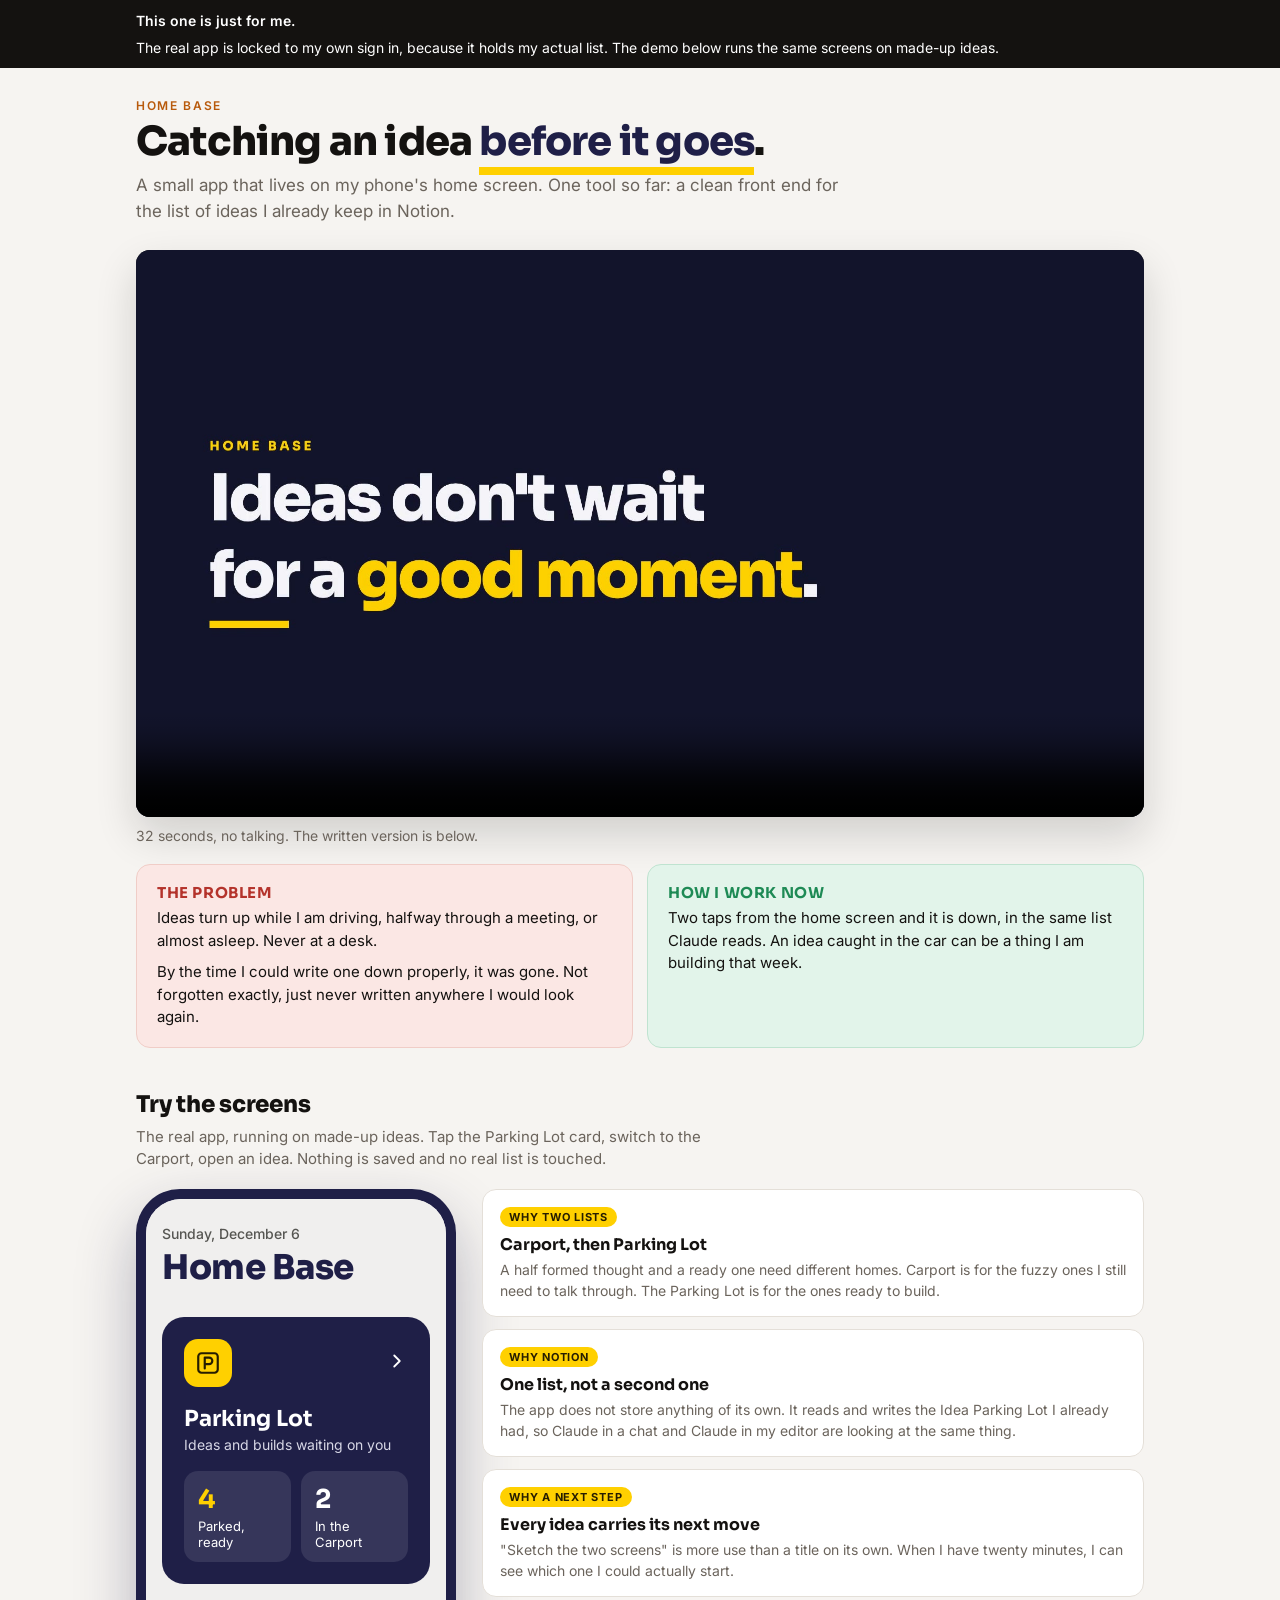
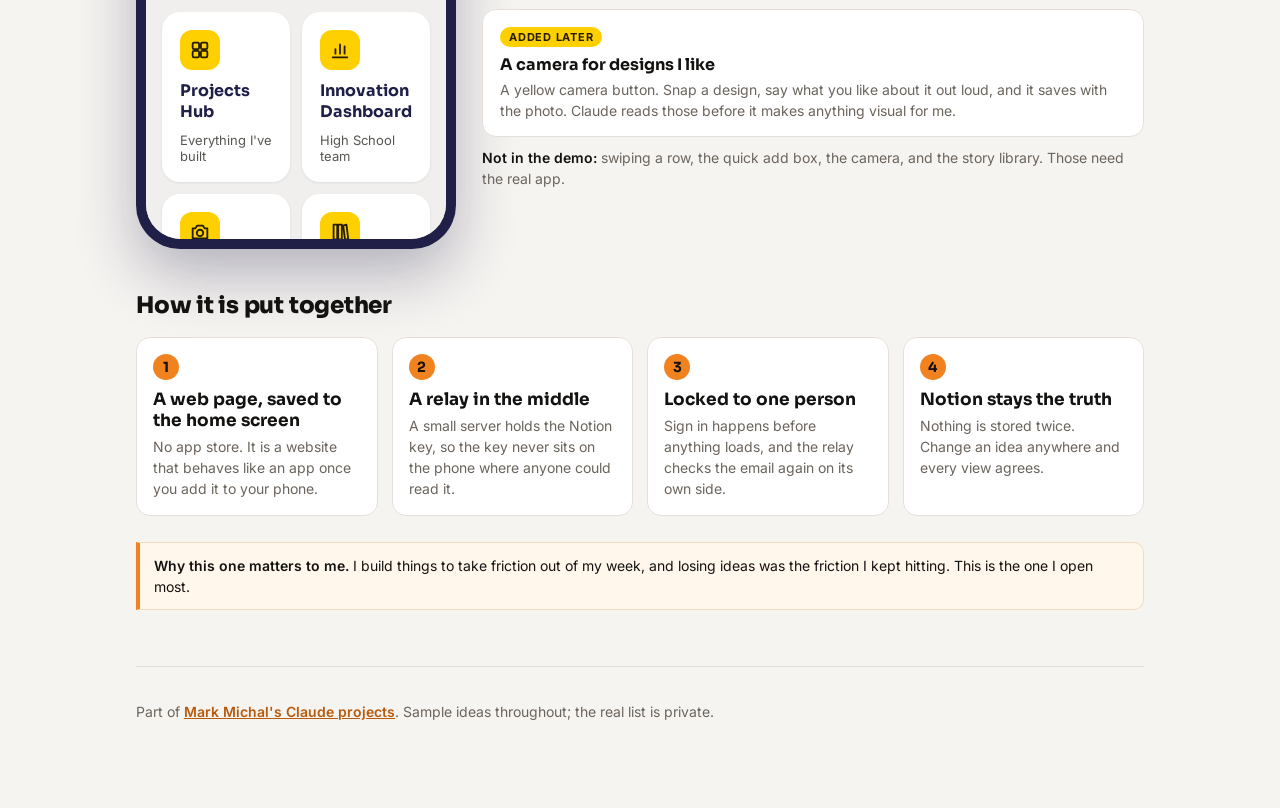
==== homebase/index.html @ b4f5f75f "Public pages for the three projects nobody else can open Mark's ask: for each project that only open" ====
<!doctype html>
<html lang="en">
<head>
<meta charset="utf-8">
<meta name="viewport" content="width=device-width, initial-scale=1">
<title>Home Base: what it is</title>
<meta name="description" content="A phone app for catching ideas before they go. A 32 second film, and a demo of the real screens with made-up ideas.">
<link rel="preconnect" href="https://fonts.googleapis.com">
<link rel="stylesheet" href="https://fonts.googleapis.com/css2?family=Sora:wght@600;700;800&family=Inter:wght@400;500;600;700&display=swap">
<link rel="stylesheet" href="../showcase.css">
<style>
/* Home Base's own navy and Cru yellow, so this page and the app agree. */
:root { --hb-navy: #1F1F47; --hb-yellow: #FFD000; }
header h1 span { color: var(--hb-navy); border-bottom: 8px solid var(--hb-yellow); }

.demo-wrap { display: grid; grid-template-columns: minmax(0, 320px) minmax(0, 1fr); gap: 26px; align-items: start; margin-top: 18px; }
@media (max-width: 720px) { .demo-wrap { grid-template-columns: 1fr; } }

/* A phone around the demo. The demo runs in a frame of its own so the app's
   stylesheet renders it exactly as the real app does, with no chance of its
   rules leaking into this page. */
.phone { width: 320px; max-width: 100%; aspect-ratio: 320 / 660; background: var(--hb-navy);
  border-radius: 44px; padding: 10px; box-shadow: 0 26px 60px rgba(31,31,71,.3); }
.phone iframe { width: 100%; height: 100%; border: 0; border-radius: 35px; display: block; background: #f0efee; }

.tryline { font-size: 14px; color: var(--muted); margin: 10px 0 0; }
.tryline b { color: var(--fg); font-weight: 600; }

.pts { display: flex; flex-direction: column; gap: 12px; }
.pt { background: var(--surface); border: 1px solid var(--line); border-radius: 14px; padding: 15px 17px; }
.pt h3 { margin: 0 0 4px; font-size: 16px; }
.pt p { margin: 0; font-size: 14px; color: var(--muted); }
.pt .tag { display: inline-block; font: 700 11px var(--body); letter-spacing: .07em; text-transform: uppercase;
  background: var(--hb-yellow); color: #261d00; padding: 3px 9px; border-radius: 999px; margin-bottom: 7px; }
</style>
</head>
<body>

<div class="sample-bar"><div>
  <b>This one is just for me.</b>
  <span>The real app is locked to my own sign in, because it holds my actual list. The demo below runs the same screens on made-up ideas.</span>
</div></div>

<div class="wrap">

<header>
  <p class="eyebrow">Home Base</p>
  <h1>Catching an idea <span>before it goes</span>.</h1>
  <p class="lede">A small app that lives on my phone's home screen. One tool so far: a clean front end for the list of ideas I already keep in Notion.</p>
</header>

<div class="film">
  <video controls preload="metadata" poster="poster.jpg" playsinline>
    <source src="why.mp4" type="video/mp4">
    Your browser cannot play this video.
  </video>
  <p class="film-note">32 seconds, no talking. The written version is below.</p>
</div>

<div class="ba">
  <div class="before">
    <h3>The problem</h3>
    <p>Ideas turn up while I am driving, halfway through a meeting, or almost asleep. Never at a desk.</p>
    <p>By the time I could write one down properly, it was gone. Not forgotten exactly, just never written anywhere I would look again.</p>
  </div>
  <div class="after">
    <h3>How I work now</h3>
    <p>Two taps from the home screen and it is down, in the same list Claude reads. An idea caught in the car can be a thing I am building that week.</p>
  </div>
</div>

<h2>Try the screens</h2>
<p>The real app, running on made-up ideas. Tap the Parking Lot card, switch to the Carport, open an idea. Nothing is saved and no real list is touched.</p>

<div class="demo-wrap">
  <div class="phone">
    <iframe src="demo.html" title="A demo of Home Base with sample ideas" loading="lazy"></iframe>
  </div>
  <div>
    <div class="pts">
      <div class="pt"><span class="tag">Why two lists</span>
        <h3>Carport, then Parking Lot</h3>
        <p>A half formed thought and a ready one need different homes. Carport is for the fuzzy ones I still need to talk through. The Parking Lot is for the ones ready to build.</p></div>
      <div class="pt"><span class="tag">Why Notion</span>
        <h3>One list, not a second one</h3>
        <p>The app does not store anything of its own. It reads and writes the Idea Parking Lot I already had, so Claude in a chat and Claude in my editor are looking at the same thing.</p></div>
      <div class="pt"><span class="tag">Why a next step</span>
        <h3>Every idea carries its next move</h3>
        <p>"Sketch the two screens" is more use than a title on its own. When I have twenty minutes, I can see which one I could actually start.</p></div>
      <div class="pt"><span class="tag">Added later</span>
        <h3>A camera for designs I like</h3>
        <p>A yellow camera button. Snap a design, say what you like about it out loud, and it saves with the photo. Claude reads those before it makes anything visual for me.</p></div>
    </div>
    <p class="tryline"><b>Not in the demo:</b> swiping a row, the quick add box, the camera, and the story library. Those need the real app.</p>
  </div>
</div>

<h2>How it is put together</h2>
<div class="steps">
  <div class="step"><span class="step-n">1</span><h3>A web page, saved to the home screen</h3><p>No app store. It is a website that behaves like an app once you add it to your phone.</p></div>
  <div class="step"><span class="step-n">2</span><h3>A relay in the middle</h3><p>A small server holds the Notion key, so the key never sits on the phone where anyone could read it.</p></div>
  <div class="step"><span class="step-n">3</span><h3>Locked to one person</h3><p>Sign in happens before anything loads, and the relay checks the email again on its own side.</p></div>
  <div class="step"><span class="step-n">4</span><h3>Notion stays the truth</h3><p>Nothing is stored twice. Change an idea anywhere and every view agrees.</p></div>
</div>

<div class="hint">
  <div><b>Why this one matters to me.</b> I build things to take friction out of my week, and losing ideas was the friction I kept hitting. This is the one I open most.</div>
</div>

<footer>
  <p>Part of <a href="../">Mark Michal's Claude projects</a>. Sample ideas throughout; the real list is private.</p>
</footer>

</div>
</body>
</html>
---- showcase.css ----
/* Shared look for the "here is what this is" pages.

   Several projects on the hub are things only Mark can open: a Claude
   artifact that Cru's settings keep private, or an app behind a sign in.
   Rather than link people at a door they cannot walk through, each one gets
   a page here that shows what it is and why it matters.

   The Thrive walkthrough came first and carries its own copy of these rules.
   It is left alone on purpose: it is a working sample with buttons that
   respond, not a showcase, and rewriting it to share this file would risk a
   page Mark has already approved. Everything built after it uses this.
*/
:root {
  --bg: #F6F4F1; --surface: #FFFFFF; --fg: #141210; --muted: #6B645C; --line: #E4DFD8;
  --orange: #F08220; --orange-ink: #B85A0C;
  --navy: #1F1F47; --gold: #FFD000;
  --ok: #1E8A55; --ok-bg: #E2F4EA; --warn: #B4332B; --warn-bg: #FBE7E4;
  --display: "Sora", "Avenir Next", system-ui, sans-serif;
  --body: "Inter", system-ui, -apple-system, sans-serif;
}
* { box-sizing: border-box; }
body { margin: 0; background: var(--bg); color: var(--fg); font: 400 15px/1.5 var(--body); }
.wrap { max-width: 1040px; margin: 0 auto; padding: 0 16px 72px; }
a { color: var(--orange-ink); }
img { max-width: 100%; }

/* Says what this page is before anything else, so nobody mistakes a sample
   for the real thing. */
.sample-bar { background: var(--fg); color: #fff; font-size: 14px; }
.sample-bar div { max-width: 1040px; margin: 0 auto; padding: 10px 16px; display: flex; flex-wrap: wrap; gap: 6px 14px; align-items: baseline; }
.sample-bar b { font-weight: 600; }
.sample-bar a { color: var(--orange); }

header { padding-top: 30px; }
.eyebrow { font: 600 12px var(--body); letter-spacing: .14em; text-transform: uppercase; color: var(--orange-ink); margin: 0 0 8px; }
header h1 { font: 800 clamp(27px, 5vw, 40px)/1.05 var(--display); letter-spacing: -0.02em; margin: 0; }
header h1 span { color: var(--orange); }
header .lede { color: var(--muted); margin: 10px 0 0; max-width: 64ch; font-size: 17px; }

h2 { font: 800 23px/1.15 var(--display); margin: 44px 0 0; letter-spacing: -.01em; }
h2 + p { color: var(--muted); margin: 8px 0 0; max-width: 64ch; }
h3 { font: 700 17px var(--display); margin: 0 0 5px; }

/* The video at the top of a page. */
.film { margin: 26px 0 4px; }
.film video { width: 100%; display: block; border-radius: 14px; background: #141210; box-shadow: 0 18px 40px rgba(20,18,16,.16); }
.film-note { margin-top: 8px; font-size: 14px; color: var(--muted); }

/* Numbered cards, used for "how it works" rows. */
.steps { display: grid; grid-template-columns: repeat(auto-fit, minmax(215px, 1fr)); gap: 14px; margin: 18px 0 0; }
.step { background: var(--surface); border: 1px solid var(--line); border-radius: 14px; padding: 16px; }
.step-n { display: inline-flex; align-items: center; justify-content: center; width: 26px; height: 26px; border-radius: 50%; background: var(--orange); color: #141210; font: 700 14px var(--display); margin-bottom: 9px; }
.step p { margin: 0; font-size: 14px; color: var(--muted); }

/* A pointer that explains whatever sits right below it. */
.hint { display: flex; gap: 10px; align-items: flex-start; margin: 26px 0 0; padding: 12px 14px; background: #fff7ec; border: 1px solid #f3dcbe; border-left: 4px solid var(--orange); border-radius: 0 10px 10px 0; font-size: 14px; }
.hint b { font-weight: 600; }

/* The problem-and-fix pair that opens most of these pages. */
.ba { display: grid; grid-template-columns: repeat(auto-fit, minmax(290px, 1fr)); gap: 14px; margin-top: 18px; }
.ba > div { border-radius: 14px; padding: 18px 20px; border: 1px solid var(--line); background: var(--surface); }
.ba .before { background: #FBE7E4; border-color: #f0cdc7; }
.ba .after { background: var(--ok-bg); border-color: #bfe3d0; }
.ba h3 { font-size: 15px; letter-spacing: .04em; text-transform: uppercase; }
.ba .before h3 { color: var(--warn); }
.ba .after h3 { color: var(--ok); }
.ba p { margin: 0; font-size: 15px; }
.ba p + p { margin-top: 9px; }

.panel { background: var(--surface); border: 1px solid var(--line); border-radius: 16px; padding: 20px; margin-top: 18px; }

footer { border-top: 1px solid var(--line); margin-top: 56px; padding-top: 20px; font-size: 14px; color: var(--muted); }
footer a { font-weight: 600; }

@media (prefers-reduced-motion: no-preference) {
  .reveal { opacity: 0; transform: translateY(14px); transition: opacity .5s ease, transform .5s ease; }
  .reveal.in { opacity: 1; transform: none; }
}
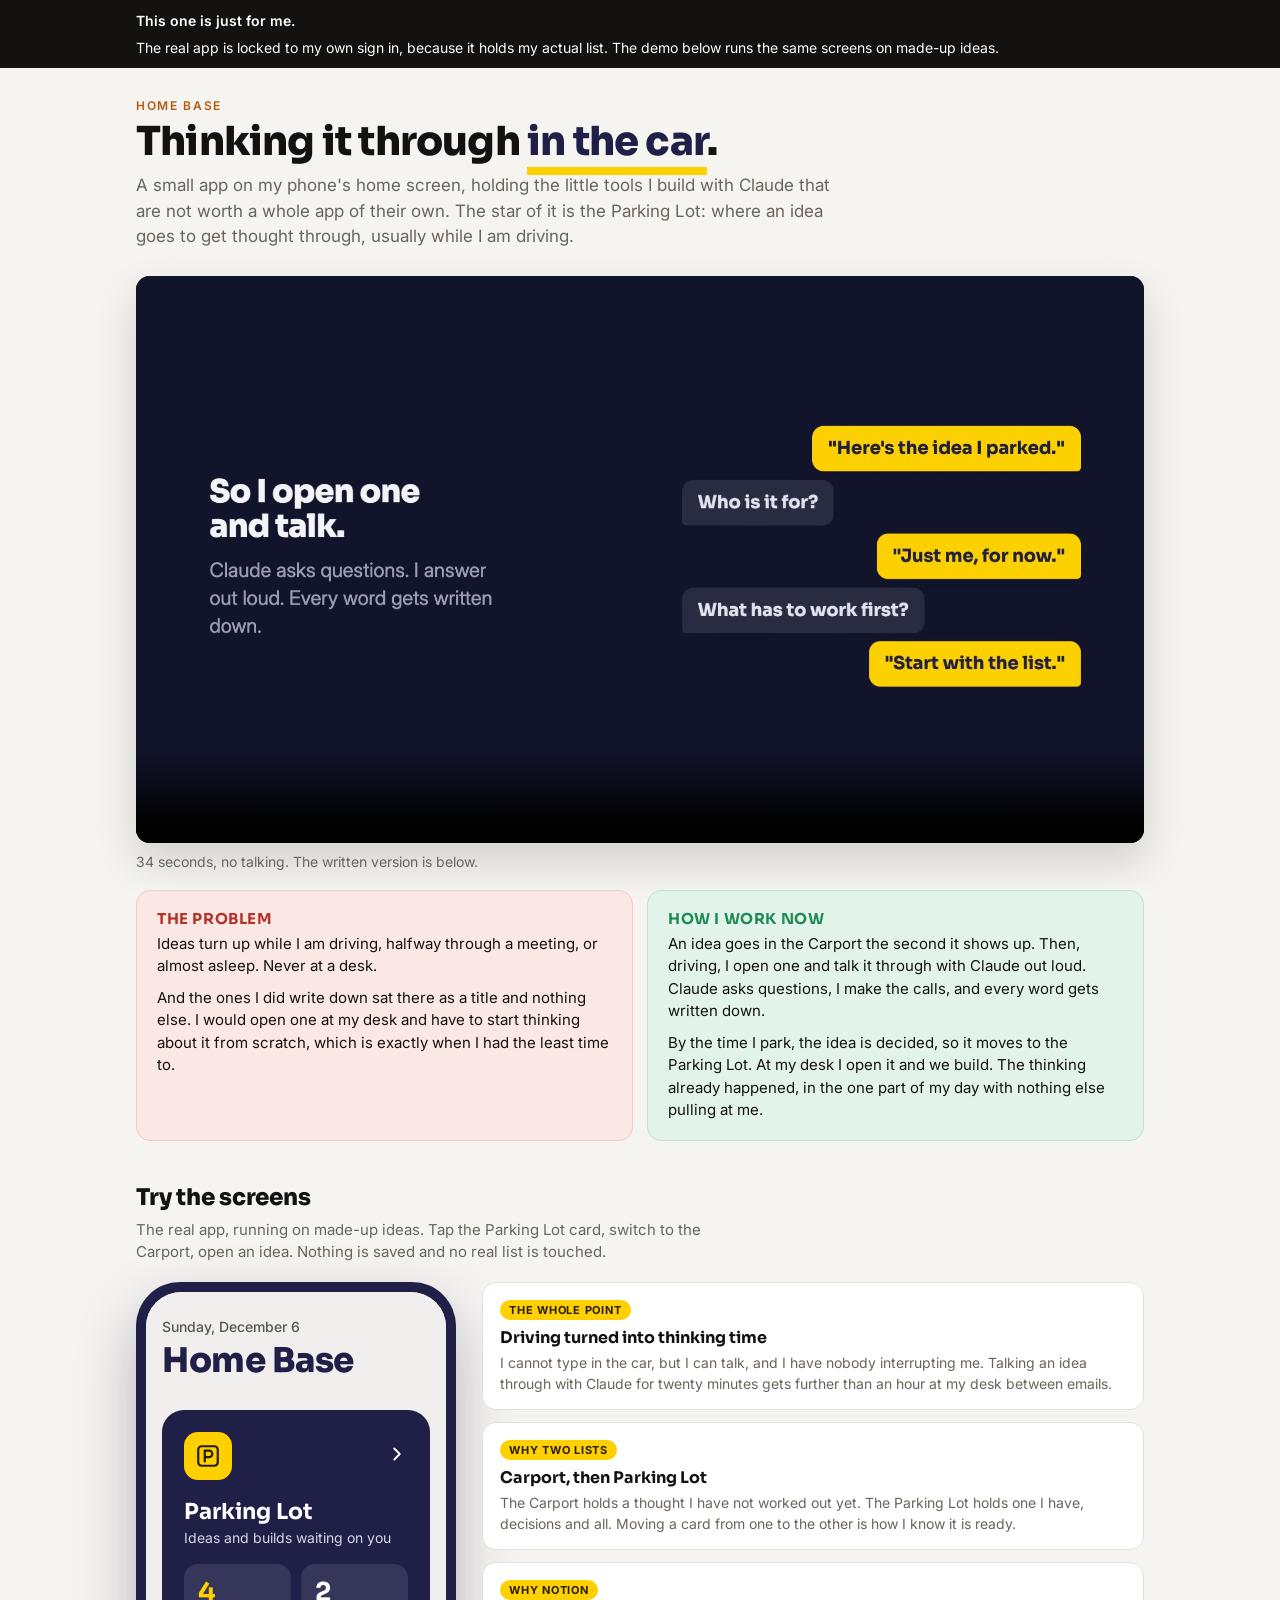
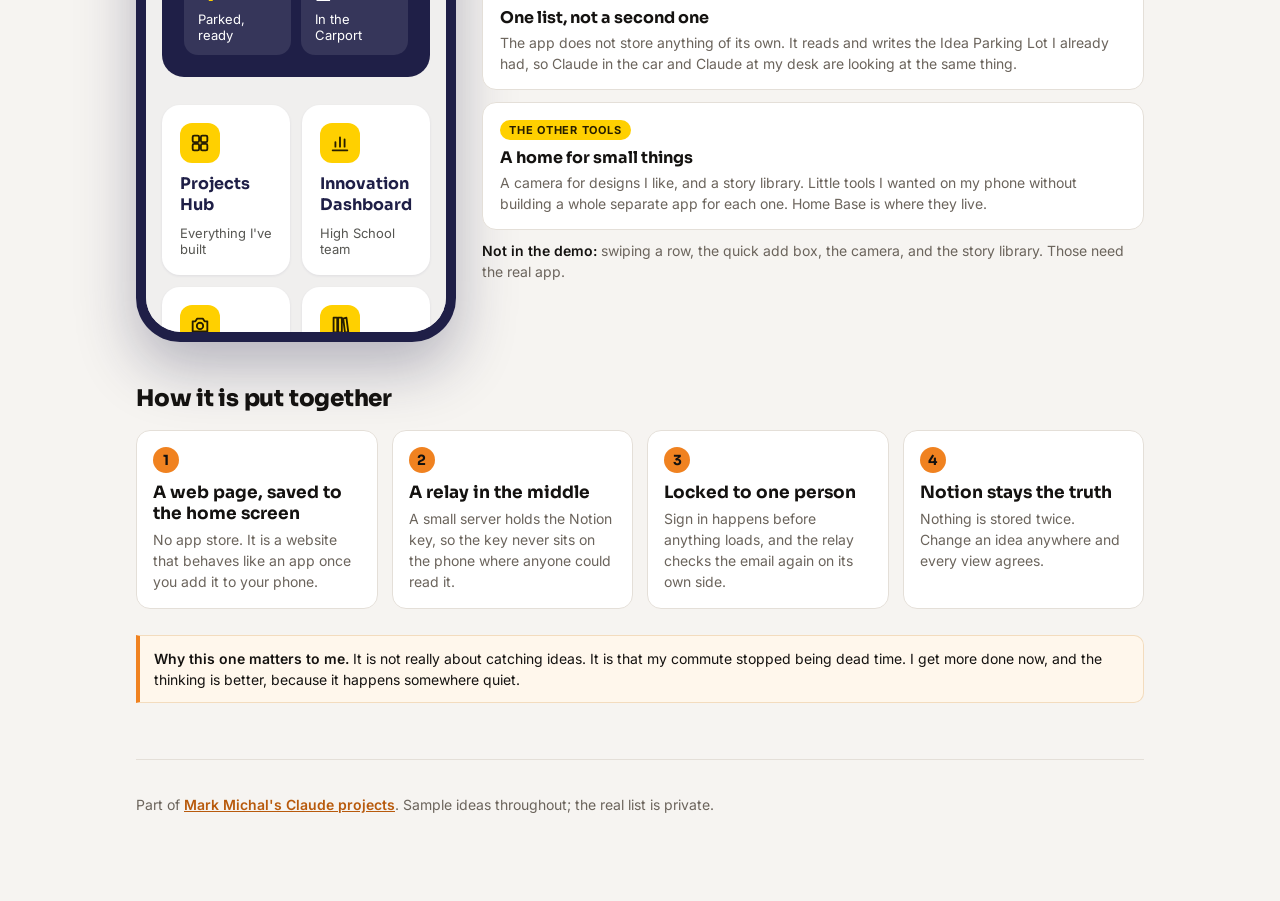
==== commit 07755f6c: "Put the real story on the Home Base and Theme Lab pages Both pages described the mechanics and misse" ====
--- a/homebase/index.html
+++ b/homebase/index.html
@@ -4,7 +4,7 @@
 <meta charset="utf-8">
 <meta name="viewport" content="width=device-width, initial-scale=1">
 <title>Home Base: what it is</title>
-<meta name="description" content="A phone app for catching ideas before they go. A 32 second film, and a demo of the real screens with made-up ideas.">
+<meta name="description" content="A phone app with one star tool: a Parking Lot for ideas I think through out loud while driving. A 34 second film, and a demo of the real screens with made-up ideas.">
 <link rel="preconnect" href="https://fonts.googleapis.com">
 <link rel="stylesheet" href="https://fonts.googleapis.com/css2?family=Sora:wght@600;700;800&family=Inter:wght@400;500;600;700&display=swap">
 <link rel="stylesheet" href="../showcase.css">
@@ -45,8 +45,8 @@
 
 <header>
   <p class="eyebrow">Home Base</p>
-  <h1>Catching an idea <span>before it goes</span>.</h1>
-  <p class="lede">A small app that lives on my phone's home screen. One tool so far: a clean front end for the list of ideas I already keep in Notion.</p>
+  <h1>Thinking it through <span>in the car</span>.</h1>
+  <p class="lede">A small app on my phone's home screen, holding the little tools I build with Claude that are not worth a whole app of their own. The star of it is the Parking Lot: where an idea goes to get thought through, usually while I am driving.</p>
 </header>
 
 <div class="film">
@@ -54,18 +54,19 @@
     <source src="why.mp4" type="video/mp4">
     Your browser cannot play this video.
   </video>
-  <p class="film-note">32 seconds, no talking. The written version is below.</p>
+  <p class="film-note">34 seconds, no talking. The written version is below.</p>
 </div>
 
 <div class="ba">
   <div class="before">
     <h3>The problem</h3>
     <p>Ideas turn up while I am driving, halfway through a meeting, or almost asleep. Never at a desk.</p>
-    <p>By the time I could write one down properly, it was gone. Not forgotten exactly, just never written anywhere I would look again.</p>
+    <p>And the ones I did write down sat there as a title and nothing else. I would open one at my desk and have to start thinking about it from scratch, which is exactly when I had the least time to.</p>
   </div>
   <div class="after">
     <h3>How I work now</h3>
-    <p>Two taps from the home screen and it is down, in the same list Claude reads. An idea caught in the car can be a thing I am building that week.</p>
+    <p>An idea goes in the Carport the second it shows up. Then, driving, I open one and talk it through with Claude out loud. Claude asks questions, I make the calls, and every word gets written down.</p>
+    <p>By the time I park, the idea is decided, so it moves to the Parking Lot. At my desk I open it and we build. The thinking already happened, in the one part of my day with nothing else pulling at me.</p>
   </div>
 </div>
 
@@ -78,18 +79,18 @@
   </div>
   <div>
     <div class="pts">
+      <div class="pt"><span class="tag">The whole point</span>
+        <h3>Driving turned into thinking time</h3>
+        <p>I cannot type in the car, but I can talk, and I have nobody interrupting me. Talking an idea through with Claude for twenty minutes gets further than an hour at my desk between emails.</p></div>
       <div class="pt"><span class="tag">Why two lists</span>
         <h3>Carport, then Parking Lot</h3>
-        <p>A half formed thought and a ready one need different homes. Carport is for the fuzzy ones I still need to talk through. The Parking Lot is for the ones ready to build.</p></div>
+        <p>The Carport holds a thought I have not worked out yet. The Parking Lot holds one I have, decisions and all. Moving a card from one to the other is how I know it is ready.</p></div>
       <div class="pt"><span class="tag">Why Notion</span>
         <h3>One list, not a second one</h3>
-        <p>The app does not store anything of its own. It reads and writes the Idea Parking Lot I already had, so Claude in a chat and Claude in my editor are looking at the same thing.</p></div>
-      <div class="pt"><span class="tag">Why a next step</span>
-        <h3>Every idea carries its next move</h3>
-        <p>"Sketch the two screens" is more use than a title on its own. When I have twenty minutes, I can see which one I could actually start.</p></div>
-      <div class="pt"><span class="tag">Added later</span>
-        <h3>A camera for designs I like</h3>
-        <p>A yellow camera button. Snap a design, say what you like about it out loud, and it saves with the photo. Claude reads those before it makes anything visual for me.</p></div>
+        <p>The app does not store anything of its own. It reads and writes the Idea Parking Lot I already had, so Claude in the car and Claude at my desk are looking at the same thing.</p></div>
+      <div class="pt"><span class="tag">The other tools</span>
+        <h3>A home for small things</h3>
+        <p>A camera for designs I like, and a story library. Little tools I wanted on my phone without building a whole separate app for each one. Home Base is where they live.</p></div>
     </div>
     <p class="tryline"><b>Not in the demo:</b> swiping a row, the quick add box, the camera, and the story library. Those need the real app.</p>
   </div>
@@ -104,7 +105,7 @@
 </div>
 
 <div class="hint">
-  <div><b>Why this one matters to me.</b> I build things to take friction out of my week, and losing ideas was the friction I kept hitting. This is the one I open most.</div>
+  <div><b>Why this one matters to me.</b> It is not really about catching ideas. It is that my commute stopped being dead time. I get more done now, and the thinking is better, because it happens somewhere quiet.</div>
 </div>
 
 <footer>
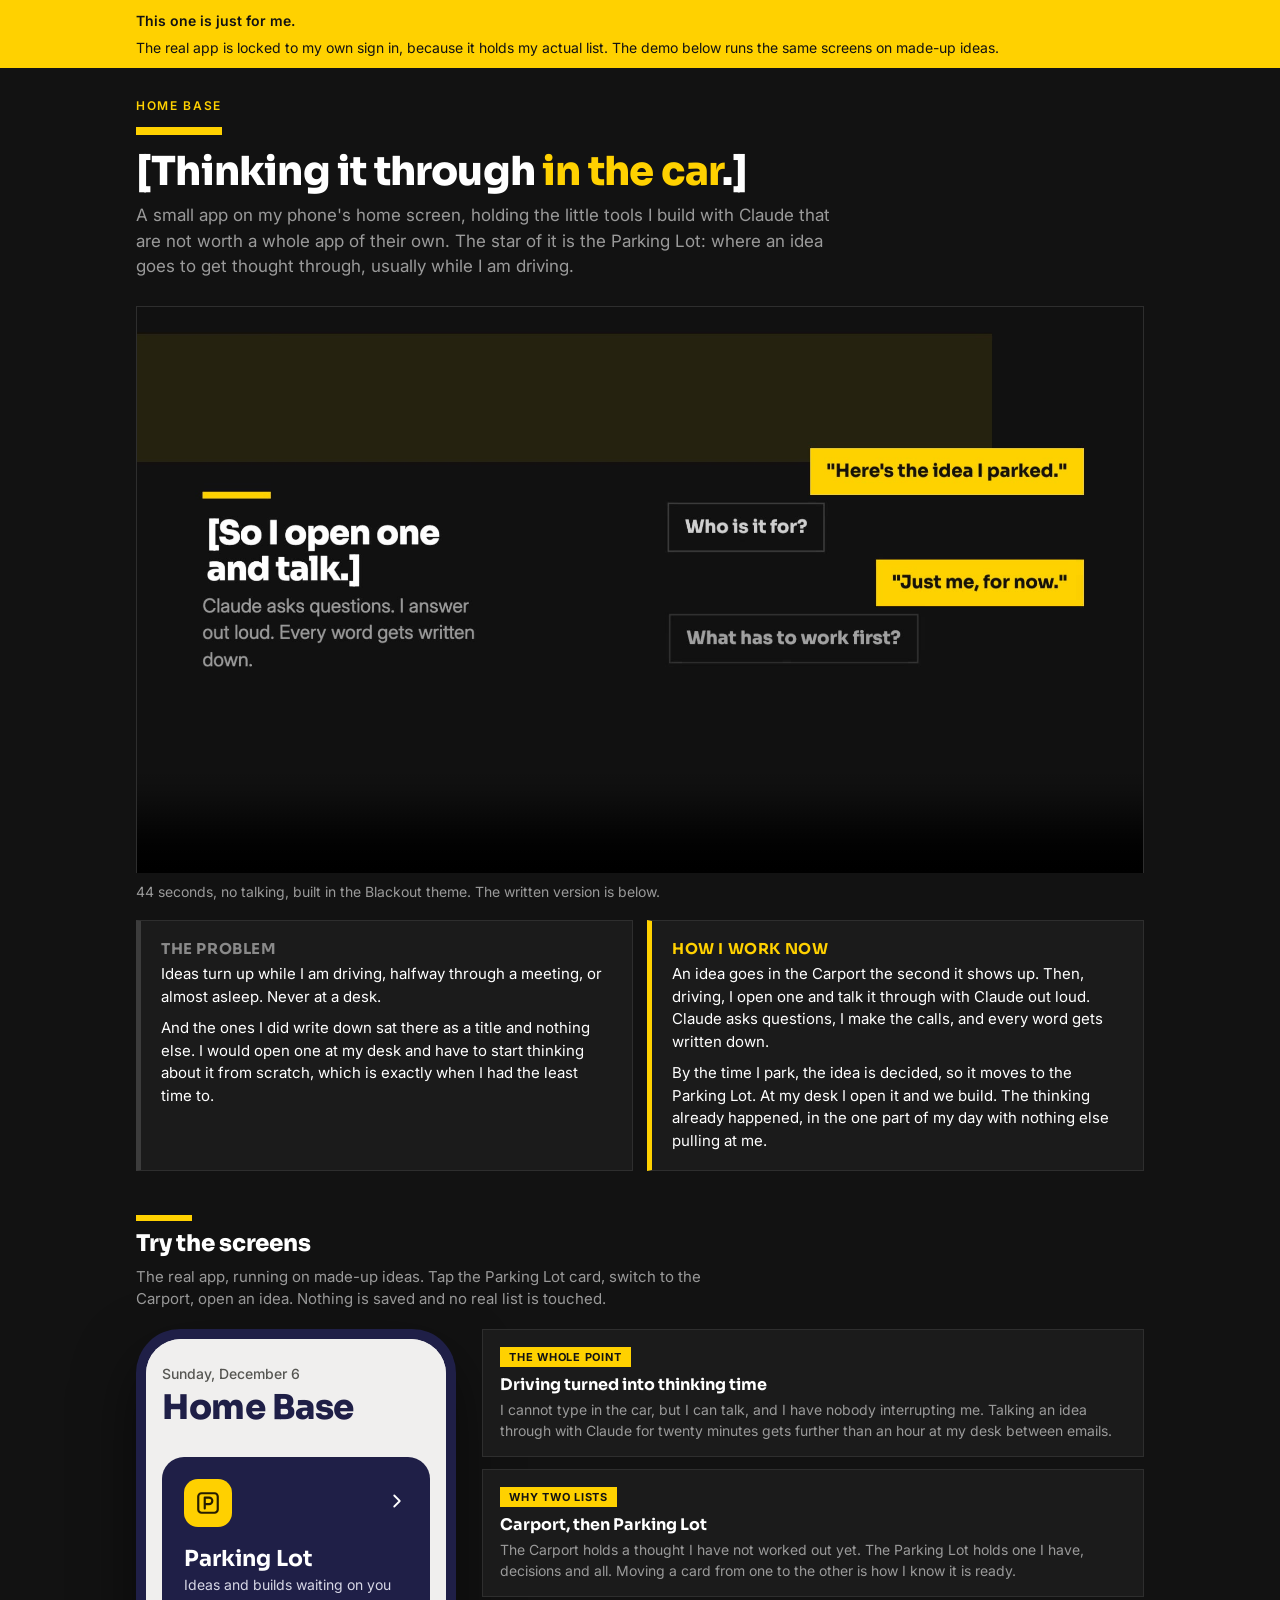
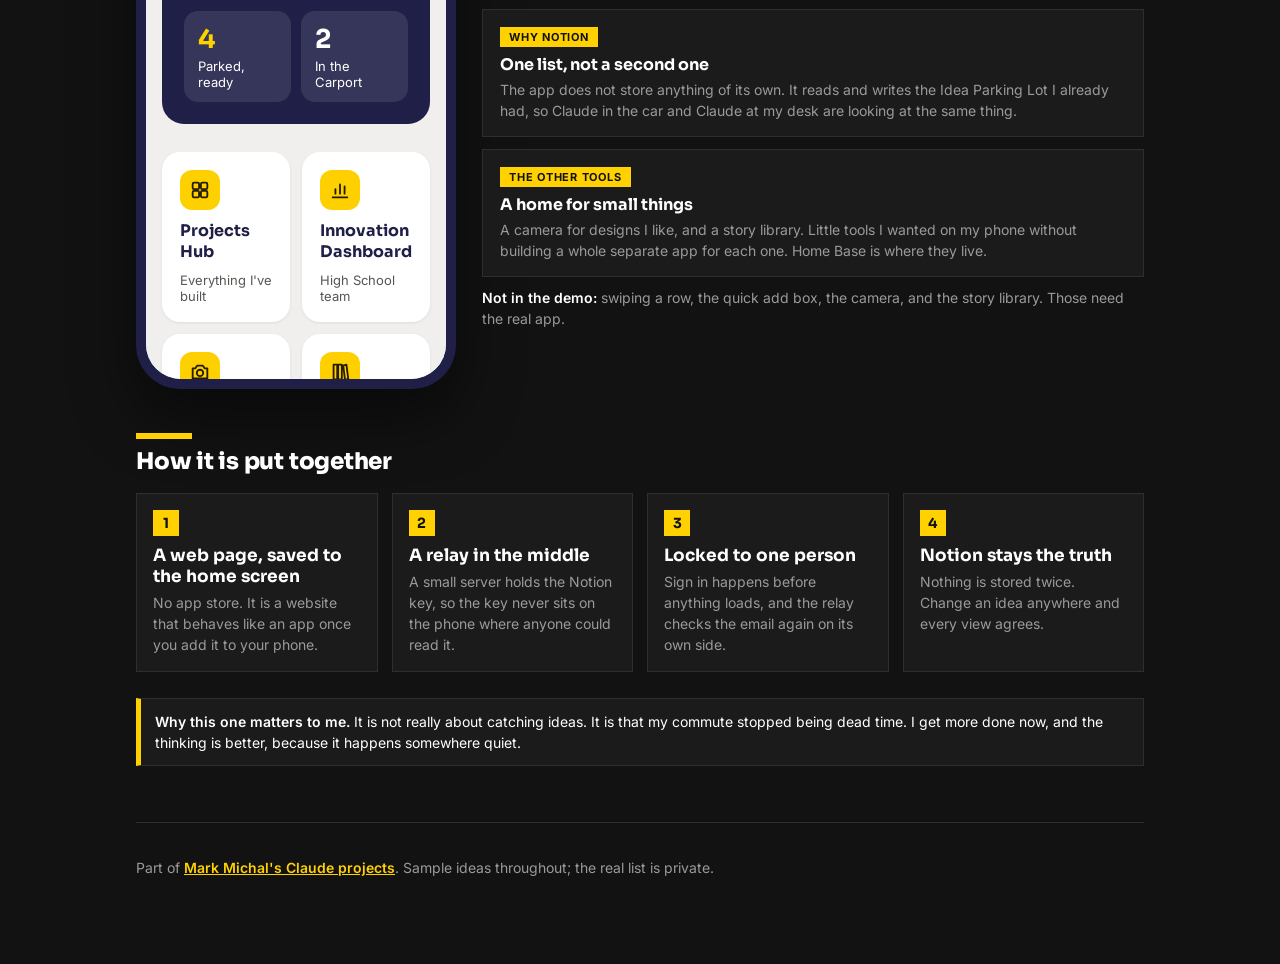
==== commit 63499f36: "Put the Home Base page in Blackout to match its film The film is in the Blackout theme now, so a nav" ====
--- a/homebase/index.html
+++ b/homebase/index.html
@@ -9,9 +9,52 @@
 <link rel="stylesheet" href="https://fonts.googleapis.com/css2?family=Sora:wght@600;700;800&family=Inter:wght@400;500;600;700&display=swap">
 <link rel="stylesheet" href="../showcase.css">
 <style>
-/* Home Base's own navy and Cru yellow, so this page and the app agree. */
-:root { --hb-navy: #1F1F47; --hb-yellow: #FFD000; }
-header h1 span { color: var(--hb-navy); border-bottom: 8px solid var(--hb-yellow); }
+/* Home Base wearing Blackout, one of Mark's thirteen Cru themes. Every colour
+   here is an override of showcase.css's own variables, set on this page only,
+   so the Theme Lab and store pages keep the light look they already had.
+
+   Blackout, read off its own slides: near black and white as the two grounds,
+   Cru yellow as the single accent, square brackets around a headline, a short
+   thick rule above it, letterspaced uppercase kickers, hard edges and no
+   rounded corners. Home Base's own navy stays on the app icon and inside the
+   phone, so the product still looks like itself. */
+:root {
+  --bg: #121212; --surface: #1B1B1B; --fg: #FFFFFF; --muted: #9A9A9A; --line: #2E2E2E;
+  --orange: #FFD100; --orange-ink: #FFD100;
+  --hb-navy: #1F1F47; --hb-yellow: #FFD100;
+}
+body { background: var(--bg); }
+
+/* Blackout squares off every corner the shared sheet rounds. */
+.ba > div, .step, .panel, .film video, .hint { border-radius: 0; }
+
+/* The bar that says what this page is: yellow on black, the theme's own
+   loudest move. */
+.sample-bar { background: var(--hb-yellow); color: #121212; }
+.sample-bar a { color: #121212; }
+
+.eyebrow { color: var(--hb-yellow); }
+header h1 { margin-top: 14px; }
+/* The short thick rule that sits above a Blackout headline. */
+header h1::before { content: ""; display: block; width: 86px; height: 8px;
+  background: var(--hb-yellow); margin-bottom: 16px; }
+header h1 span { color: var(--hb-yellow); border-bottom: 0; }
+
+h2 { position: relative; padding-top: 16px; }
+h2::before { content: ""; position: absolute; top: 0; left: 0; width: 56px; height: 6px; background: var(--hb-yellow); }
+
+/* The before and after pair, which the shared sheet tints red and green.
+   Blackout has no third or fourth colour, so the difference is carried by
+   the yellow edge instead. */
+.ba .before { background: var(--surface); border-color: var(--line); border-left: 5px solid #3C3C3C; }
+.ba .after  { background: var(--surface); border-color: var(--line); border-left: 5px solid var(--hb-yellow); }
+.ba .before h3 { color: #8A8A8A; }
+.ba .after h3 { color: var(--hb-yellow); }
+
+.step-n { border-radius: 0; background: var(--hb-yellow); color: #121212; }
+.hint { background: #1B1B1B; border: 1px solid var(--line); border-left: 5px solid var(--hb-yellow); }
+
+.film video { box-shadow: none; border: 1px solid var(--line); }
 
 .demo-wrap { display: grid; grid-template-columns: minmax(0, 320px) minmax(0, 1fr); gap: 26px; align-items: start; margin-top: 18px; }
 @media (max-width: 720px) { .demo-wrap { grid-template-columns: 1fr; } }
@@ -20,18 +63,18 @@
    stylesheet renders it exactly as the real app does, with no chance of its
    rules leaking into this page. */
 .phone { width: 320px; max-width: 100%; aspect-ratio: 320 / 660; background: var(--hb-navy);
-  border-radius: 44px; padding: 10px; box-shadow: 0 26px 60px rgba(31,31,71,.3); }
+  border-radius: 44px; padding: 10px; box-shadow: 0 26px 60px rgba(0,0,0,.5); }
 .phone iframe { width: 100%; height: 100%; border: 0; border-radius: 35px; display: block; background: #f0efee; }
 
 .tryline { font-size: 14px; color: var(--muted); margin: 10px 0 0; }
 .tryline b { color: var(--fg); font-weight: 600; }
 
 .pts { display: flex; flex-direction: column; gap: 12px; }
-.pt { background: var(--surface); border: 1px solid var(--line); border-radius: 14px; padding: 15px 17px; }
+.pt { background: var(--surface); border: 1px solid var(--line); padding: 15px 17px; }
 .pt h3 { margin: 0 0 4px; font-size: 16px; }
 .pt p { margin: 0; font-size: 14px; color: var(--muted); }
 .pt .tag { display: inline-block; font: 700 11px var(--body); letter-spacing: .07em; text-transform: uppercase;
-  background: var(--hb-yellow); color: #261d00; padding: 3px 9px; border-radius: 999px; margin-bottom: 7px; }
+  background: var(--hb-yellow); color: #121212; padding: 3px 9px; margin-bottom: 7px; }
 </style>
 </head>
 <body>
@@ -45,7 +88,7 @@
 
 <header>
   <p class="eyebrow">Home Base</p>
-  <h1>Thinking it through <span>in the car</span>.</h1>
+  <h1>[Thinking it through <span>in the car</span>.]</h1>
   <p class="lede">A small app on my phone's home screen, holding the little tools I build with Claude that are not worth a whole app of their own. The star of it is the Parking Lot: where an idea goes to get thought through, usually while I am driving.</p>
 </header>
 
@@ -54,7 +97,7 @@
     <source src="why.mp4" type="video/mp4">
     Your browser cannot play this video.
   </video>
-  <p class="film-note">34 seconds, no talking. The written version is below.</p>
+  <p class="film-note">44 seconds, no talking, built in the Blackout theme. The written version is below.</p>
 </div>
 
 <div class="ba">
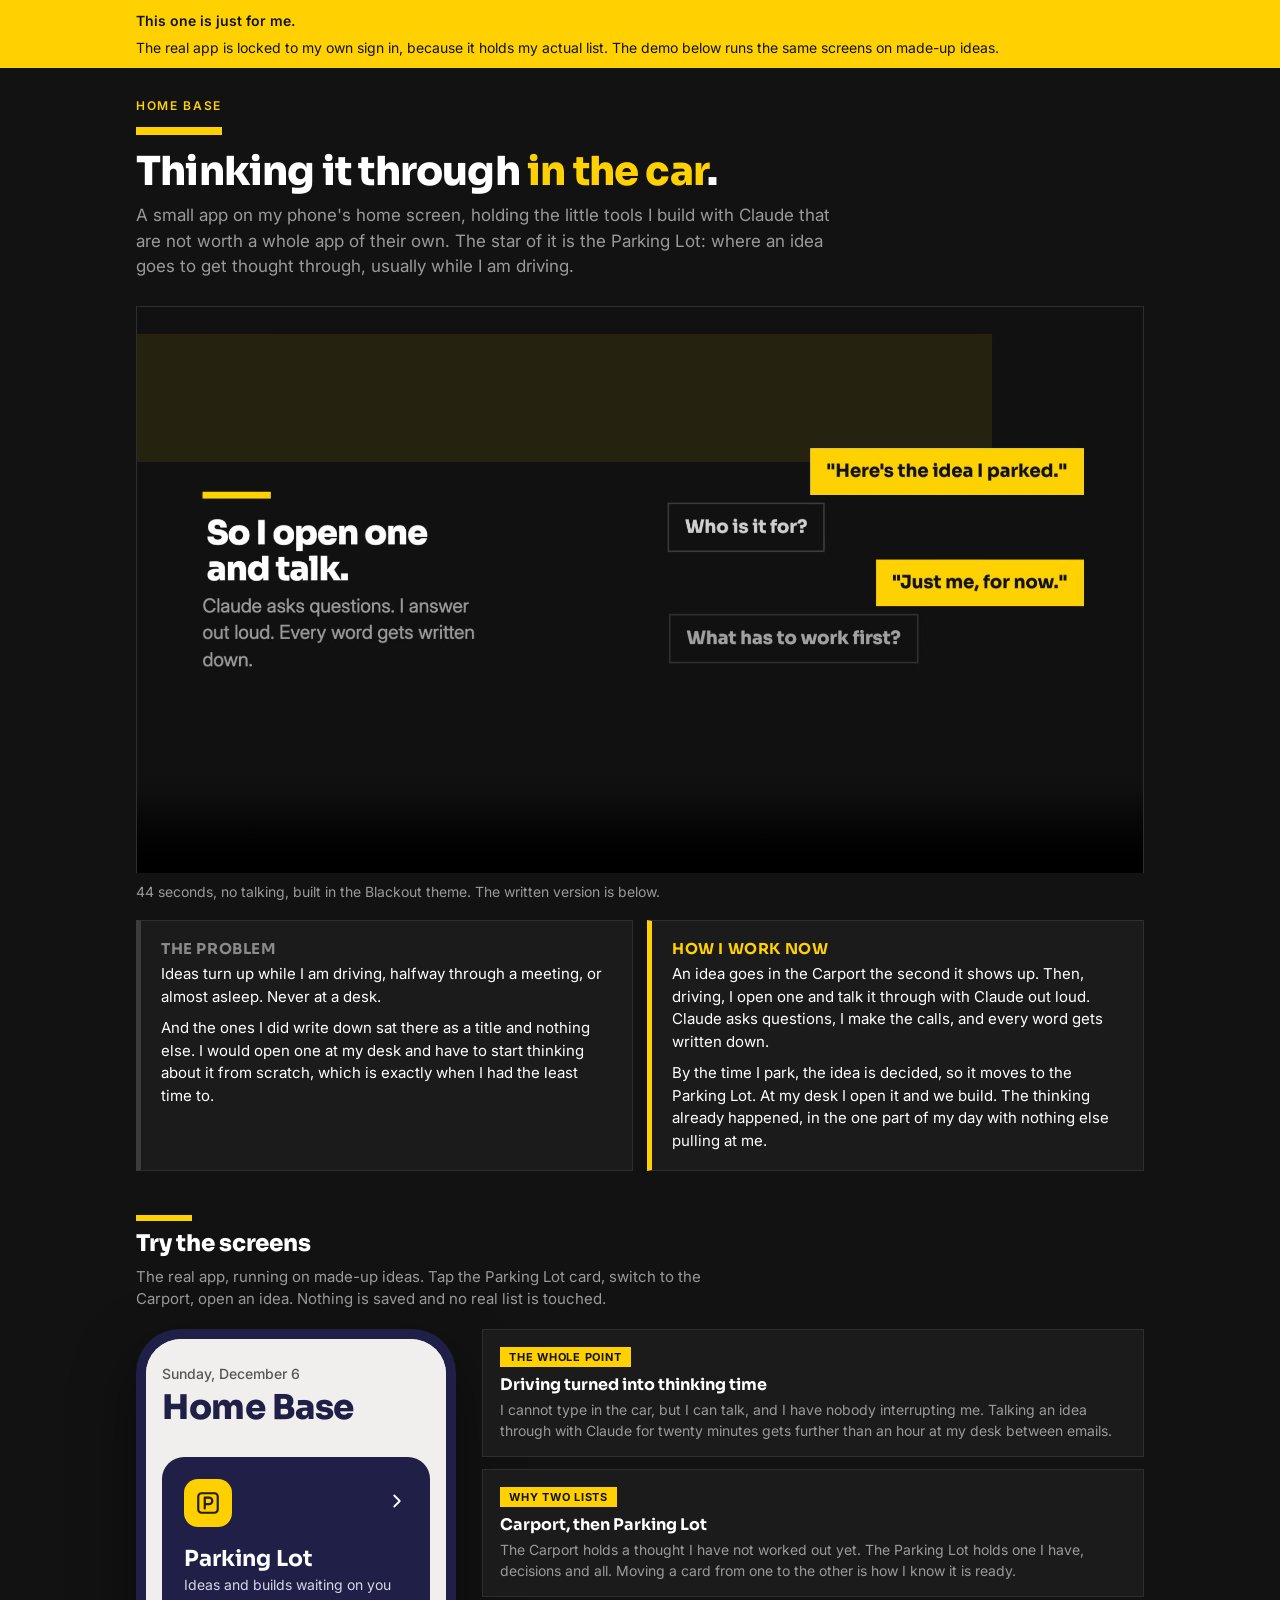
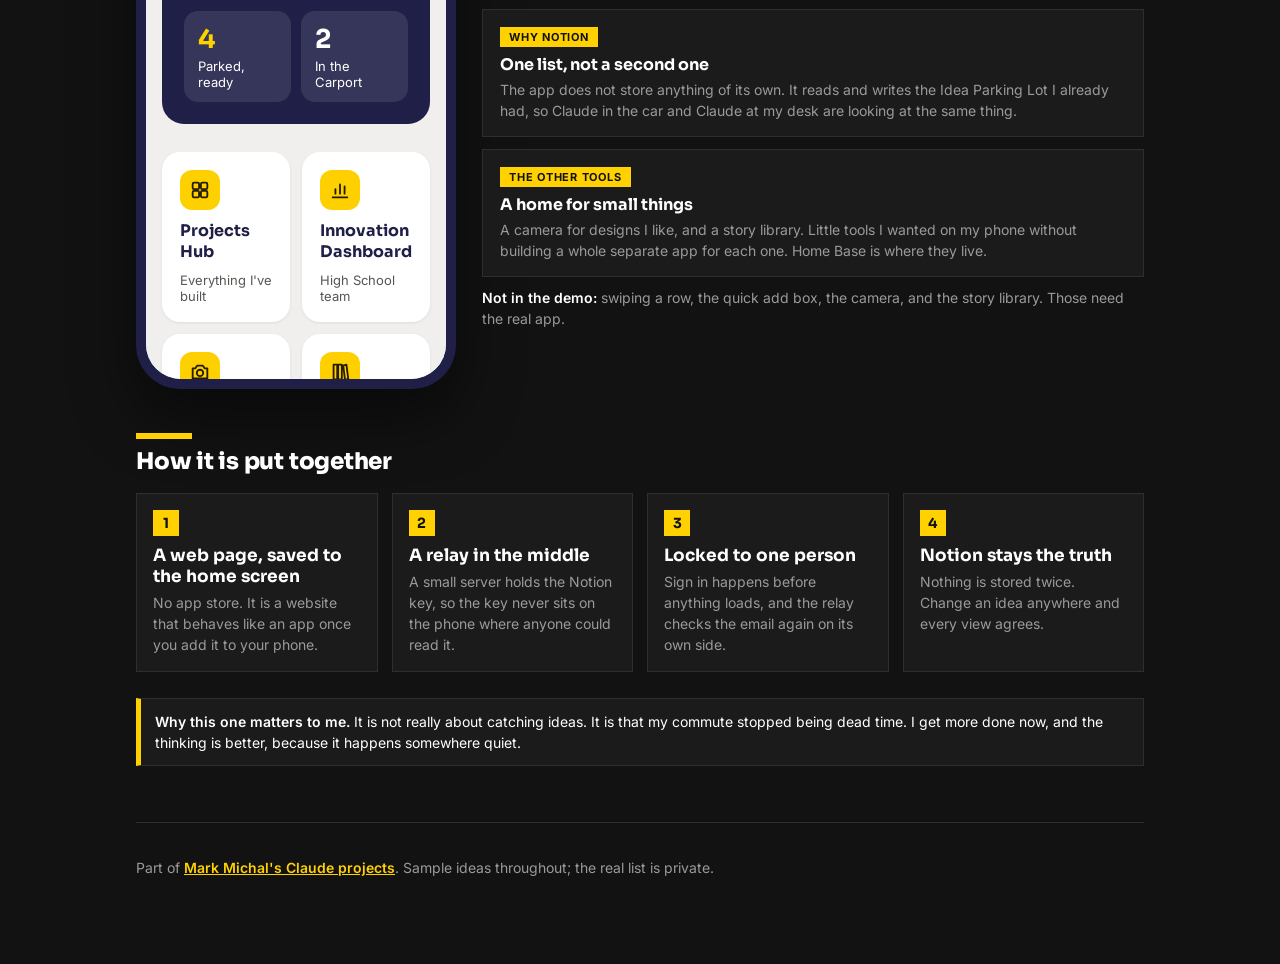
==== commit 424bc2e7: "Drop the brackets from the Home Base page headline Same cause as the film: the theme's sample slides" ====
--- a/homebase/index.html
+++ b/homebase/index.html
@@ -88,7 +88,7 @@
 
 <header>
   <p class="eyebrow">Home Base</p>
-  <h1>[Thinking it through <span>in the car</span>.]</h1>
+  <h1>Thinking it through <span>in the car</span>.</h1>
   <p class="lede">A small app on my phone's home screen, holding the little tools I build with Claude that are not worth a whole app of their own. The star of it is the Parking Lot: where an idea goes to get thought through, usually while I am driving.</p>
 </header>
 
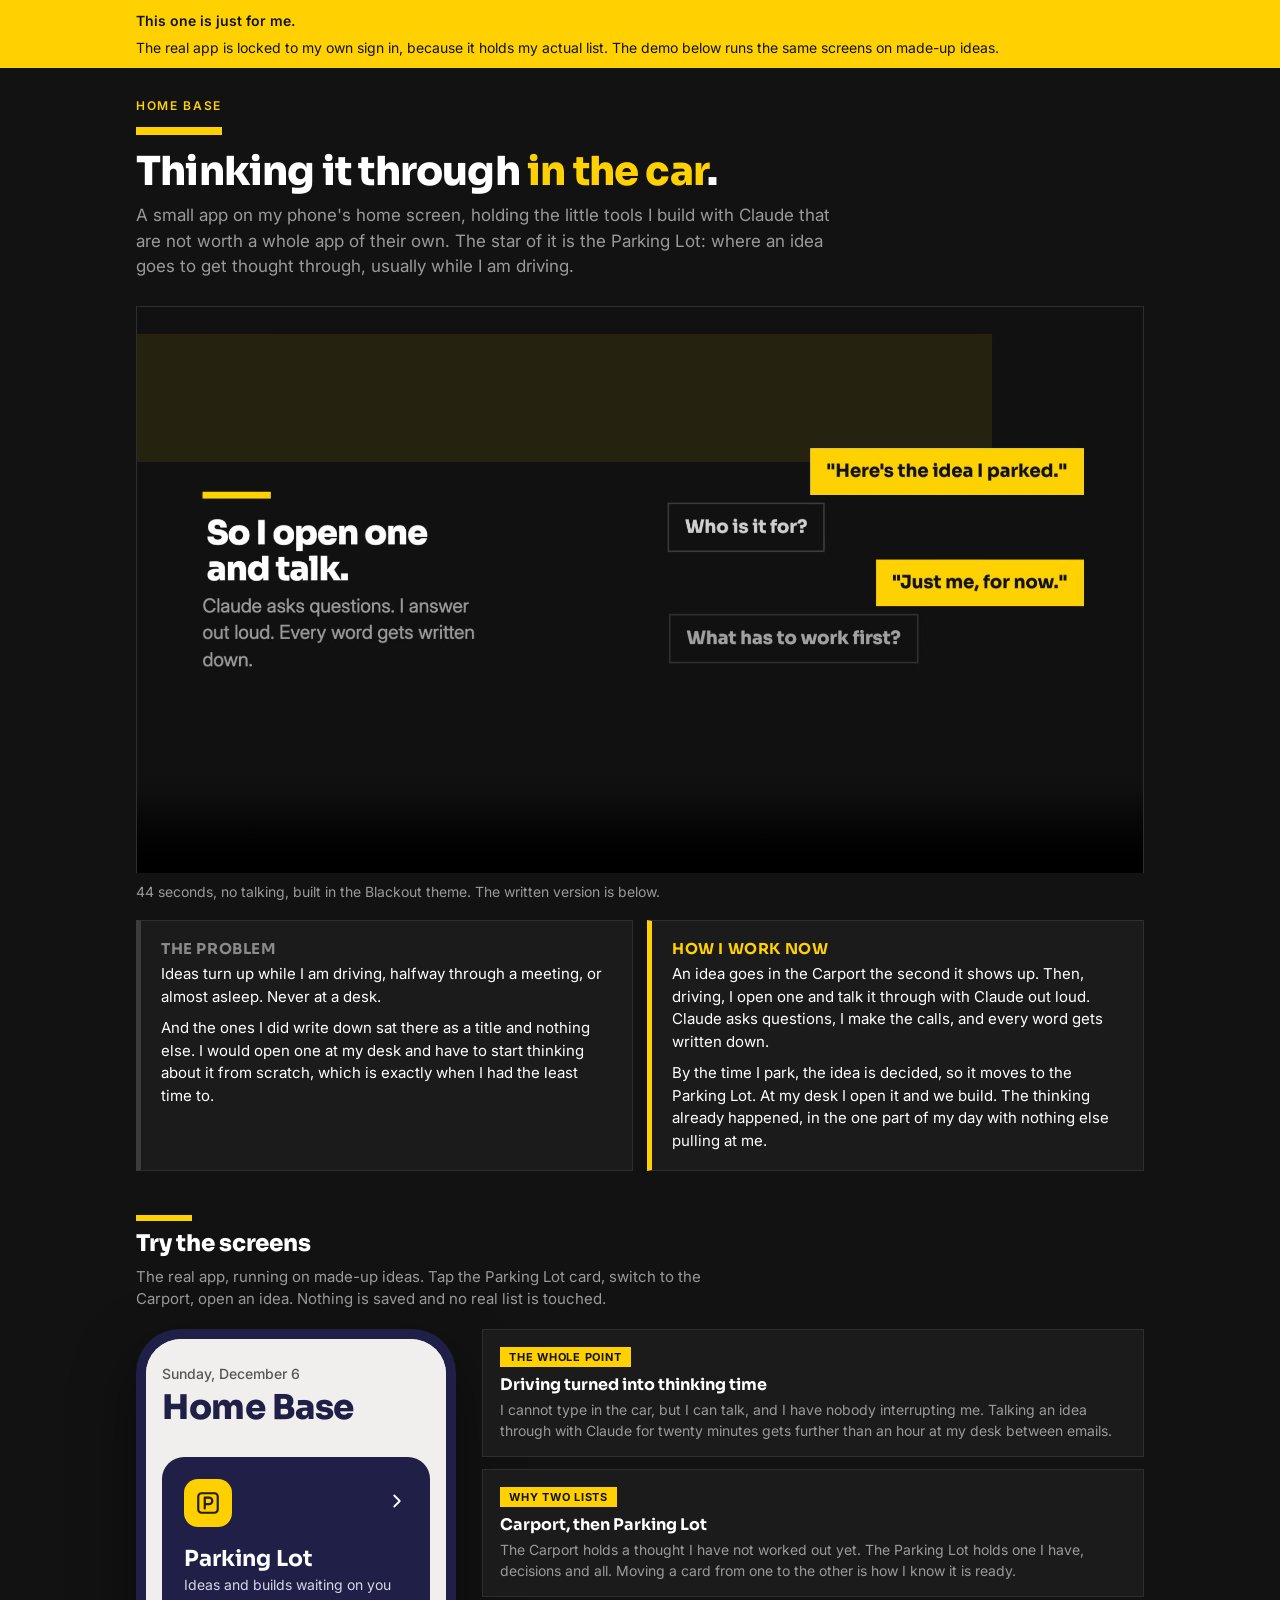
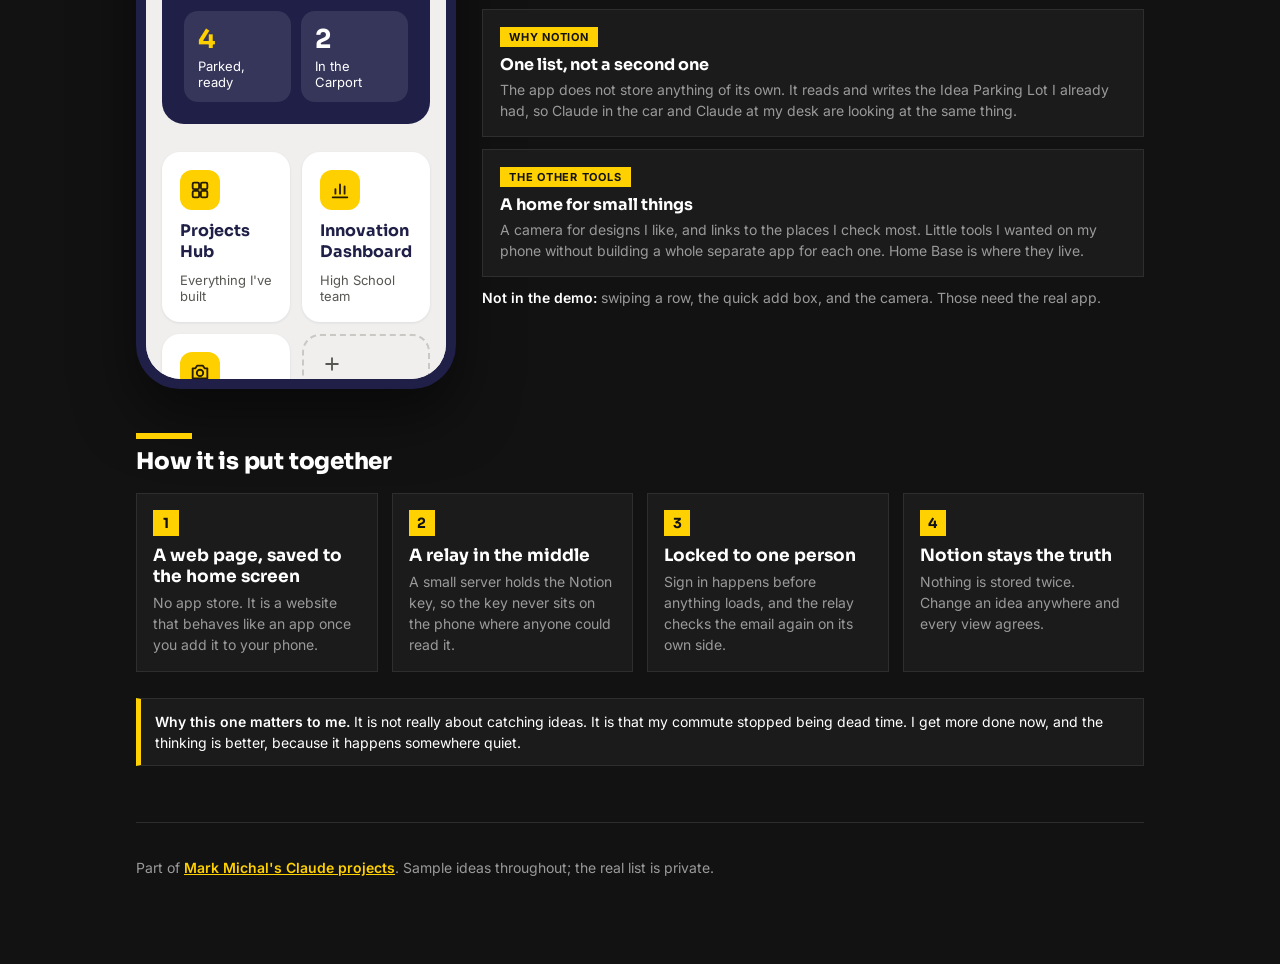
==== commit 25f7dd5e: "Take My Library off the Home Base demo and page Mark dropped My Library from the app on Nov 4. Remov" ====
--- a/homebase/index.html
+++ b/homebase/index.html
@@ -133,9 +133,9 @@
         <p>The app does not store anything of its own. It reads and writes the Idea Parking Lot I already had, so Claude in the car and Claude at my desk are looking at the same thing.</p></div>
       <div class="pt"><span class="tag">The other tools</span>
         <h3>A home for small things</h3>
-        <p>A camera for designs I like, and a story library. Little tools I wanted on my phone without building a whole separate app for each one. Home Base is where they live.</p></div>
+        <p>A camera for designs I like, and links to the places I check most. Little tools I wanted on my phone without building a whole separate app for each one. Home Base is where they live.</p></div>
     </div>
-    <p class="tryline"><b>Not in the demo:</b> swiping a row, the quick add box, the camera, and the story library. Those need the real app.</p>
+    <p class="tryline"><b>Not in the demo:</b> swiping a row, the quick add box, and the camera. Those need the real app.</p>
   </div>
 </div>
 
